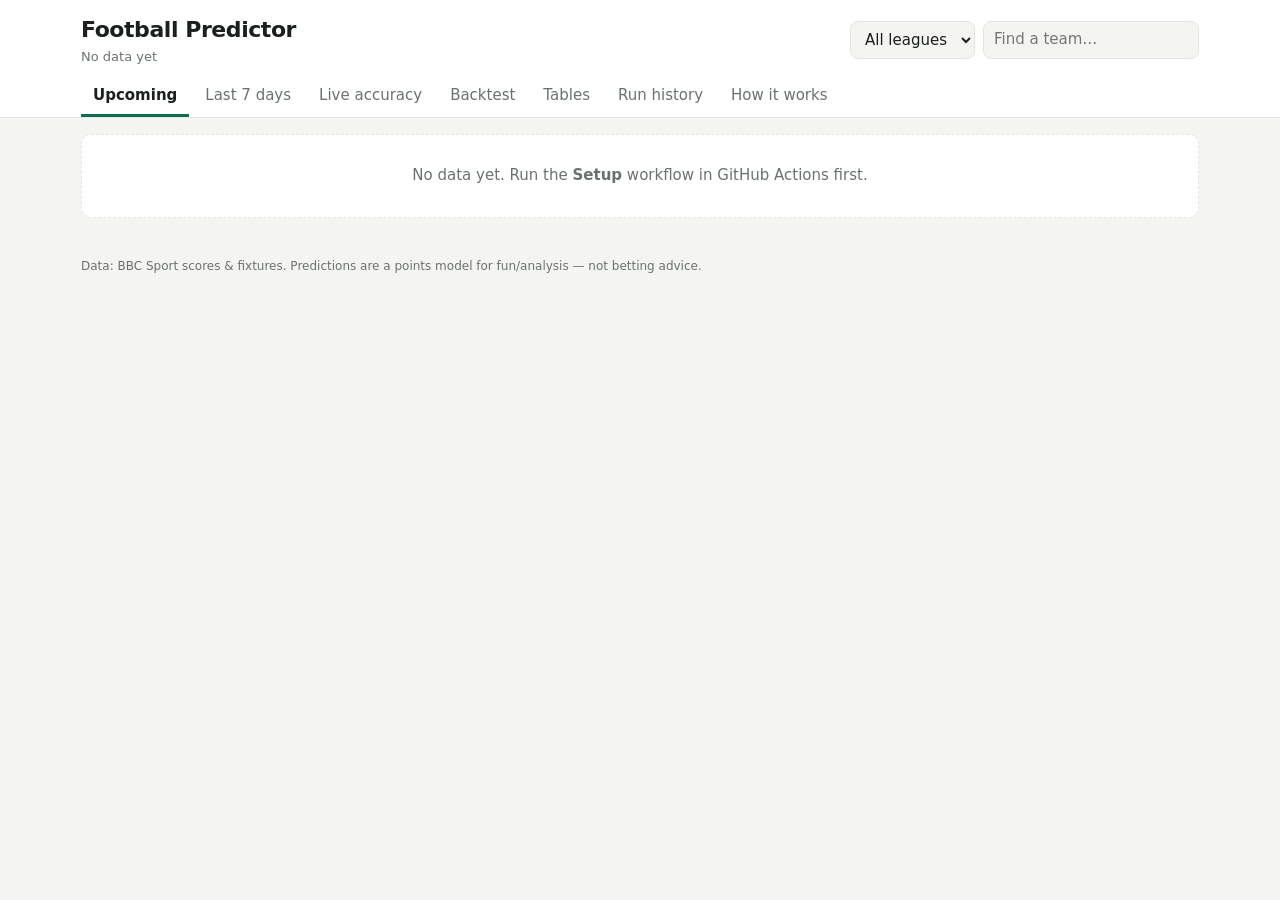
==== index.html @ dc6c6f34 "Football predictor: BBC fetcher, points model, accuracy tracking, Pages site Co-Authored-By: Claude " ====
<!doctype html>
<html lang="en">
<head>
<meta charset="utf-8">
<meta name="viewport" content="width=device-width, initial-scale=1">
<title>Football Predictor — English & Scottish leagues</title>
<link rel="stylesheet" href="style.css">
</head>
<body>
<header>
  <div class="wrap head">
    <div>
      <h1>Football Predictor</h1>
      <p class="sub" id="meta">Loading…</p>
    </div>
    <div class="filters">
      <select id="league"><option value="">All leagues</option></select>
      <input id="search" type="search" placeholder="Find a team…">
    </div>
  </div>
  <nav class="wrap tabs" id="tabs">
    <button data-tab="upcoming" class="on">Upcoming</button>
    <button data-tab="review">Last 7 days</button>
    <button data-tab="accuracy">Live accuracy</button>
    <button data-tab="backtest">Backtest</button>
    <button data-tab="tables">Tables</button>
    <button data-tab="runs">Run history</button>
    <button data-tab="about">How it works</button>
  </nav>
</header>

<main class="wrap">
  <section id="upcoming" class="tab on"></section>
  <section id="review" class="tab"></section>
  <section id="accuracy" class="tab"></section>
  <section id="backtest" class="tab"></section>
  <section id="tables" class="tab"></section>
  <section id="runs" class="tab"></section>
  <section id="about" class="tab"></section>
</main>

<footer class="wrap">Data: BBC Sport scores &amp; fixtures. Predictions are a points model for fun/analysis — not betting advice.</footer>
<script src="app.js"></script>
</body>
</html>
---- style.css ----
:root {
  --bg: #f4f5f2; --card: #fff; --ink: #1b1f1d; --muted: #6b726e; --line: #e2e5e0;
  --accent: #0b6e4f; --accent-soft: #e3f1ea; --win: #2e9d5b; --draw: #c9a227; --loss: #d0493b;
  --radius: 10px;
  font-family: system-ui, -apple-system, "Segoe UI", Roboto, sans-serif;
}
@media (prefers-color-scheme: dark) {
  :root { --bg: #121614; --card: #1b201d; --ink: #e8ece9; --muted: #98a19c; --line: #2c332f; --accent: #4fc08d; --accent-soft: #1f3329; }
}
* { box-sizing: border-box; }
body { margin: 0; background: var(--bg); color: var(--ink); font-size: 15px; line-height: 1.45; }
.wrap { max-width: 1150px; margin: 0 auto; padding: 0 16px; }
header { background: var(--card); border-bottom: 1px solid var(--line); position: sticky; top: 0; z-index: 5; }
.head { display: flex; justify-content: space-between; align-items: center; gap: 16px; padding-top: 14px; flex-wrap: wrap; }
h1 { margin: 0; font-size: 22px; letter-spacing: -.02em; }
h2 { font-size: 18px; margin: 26px 0 10px; }
h3 { font-size: 15px; margin: 18px 0 8px; color: var(--muted); font-weight: 600; text-transform: uppercase; letter-spacing: .04em; }
.sub { margin: 2px 0 0; color: var(--muted); font-size: 13px; }
.filters { display: flex; gap: 8px; }
select, input { font: inherit; padding: 7px 10px; border: 1px solid var(--line); border-radius: 8px; background: var(--bg); color: var(--ink); }
.tabs { display: flex; gap: 4px; overflow-x: auto; padding-top: 10px; }
.tabs button { font: inherit; border: 0; background: none; color: var(--muted); padding: 8px 12px; border-bottom: 3px solid transparent; cursor: pointer; white-space: nowrap; }
.tabs button.on { color: var(--ink); border-bottom-color: var(--accent); font-weight: 600; }
.tab { display: none; padding-bottom: 40px; }
.tab.on { display: block; }
footer { color: var(--muted); font-size: 12px; padding: 20px 16px 40px; }

.stats { display: grid; grid-template-columns: repeat(auto-fit, minmax(160px, 1fr)); gap: 10px; margin: 16px 0; }
.stat { background: var(--card); border: 1px solid var(--line); border-radius: var(--radius); padding: 12px 14px; }
.stat b { display: block; font-size: 26px; letter-spacing: -.02em; }
.stat span { color: var(--muted); font-size: 13px; }

.day { margin: 22px 0 8px; font-weight: 700; }
.lgname { color: var(--muted); font-size: 13px; margin: 12px 0 6px; }
.match { background: var(--card); border: 1px solid var(--line); border-radius: var(--radius); margin-bottom: 8px; }
.match summary { list-style: none; display: grid; grid-template-columns: 52px 1fr 92px 1fr 210px; align-items: center; gap: 10px; padding: 10px 14px; cursor: pointer; }
.match summary::-webkit-details-marker { display: none; }
.time { color: var(--muted); font-size: 13px; font-variant-numeric: tabular-nums; }
.team { display: flex; flex-direction: column; }
.team.home { text-align: right; align-items: flex-end; }
.team .nm { font-weight: 600; }
.team.fav .nm { color: var(--accent); }
.team small { color: var(--muted); font-size: 12px; }
.score { text-align: center; font-variant-numeric: tabular-nums; }
.score .pts { font-size: 18px; font-weight: 700; }
.score small { display: block; color: var(--muted); font-size: 11px; }
.pick { justify-self: end; text-align: right; }
.badge { display: inline-block; white-space: nowrap; padding: 3px 9px; border-radius: 99px; font-size: 12px; font-weight: 600; background: var(--accent-soft); color: var(--accent); }
.badge.D { background: #f6efd6; color: #8a6d0b; }
.badge.ok { background: #dff3e6; color: #1d7a43; }
.badge.no { background: #f8e0dd; color: #a8342a; }
.badge.thin { background: var(--line); color: var(--muted); }
.pick small { display: block; color: var(--muted); font-size: 12px; margin-top: 3px; }
.detail { border-top: 1px solid var(--line); padding: 12px 14px; display: grid; grid-template-columns: 1fr 1fr; gap: 18px; font-size: 13px; }
.detail table { width: 100%; }
.form { display: inline-flex; gap: 2px; }
.form i { width: 16px; height: 16px; border-radius: 3px; display: inline-grid; place-items: center; font-style: normal; font-size: 10px; font-weight: 700; color: #fff; }
.form i.W { background: var(--win); } .form i.D { background: var(--draw); } .form i.L { background: var(--loss); }

table { border-collapse: collapse; width: 100%; font-variant-numeric: tabular-nums; }
.tbl { background: var(--card); border: 1px solid var(--line); border-radius: var(--radius); overflow: auto; }
.tbl table th, .tbl table td { padding: 7px 10px; border-bottom: 1px solid var(--line); text-align: right; white-space: nowrap; }
.tbl table th:first-child, .tbl table td:first-child, .tbl td.l, .tbl th.l { text-align: left; }
.tbl th { font-size: 12px; color: var(--muted); font-weight: 600; cursor: pointer; user-select: none; position: sticky; top: 0; background: var(--card); }
.tbl tr:last-child td { border-bottom: 0; }
.bar { display: inline-block; height: 8px; border-radius: 4px; background: var(--accent); vertical-align: middle; }
.muted { color: var(--muted); }
.empty { padding: 30px; text-align: center; color: var(--muted); background: var(--card); border: 1px dashed var(--line); border-radius: var(--radius); margin-top: 16px; }
.row { display: flex; gap: 12px; align-items: center; flex-wrap: wrap; margin: 10px 0; }
.about p, .about li { max-width: 760px; }
code { background: var(--accent-soft); padding: 1px 5px; border-radius: 4px; }

@media (max-width: 720px) {
  .match summary { grid-template-columns: 1fr 70px 1fr; }
  .match summary .time { grid-column: 1 / -1; }
  .match summary .pick { grid-column: 1 / -1; justify-self: center; text-align: center; }
  .detail { grid-template-columns: 1fr; }
  .filters { width: 100%; display: grid; grid-template-columns: 1fr 1fr; } .filters > * { min-width: 0; width: 100%; }
}
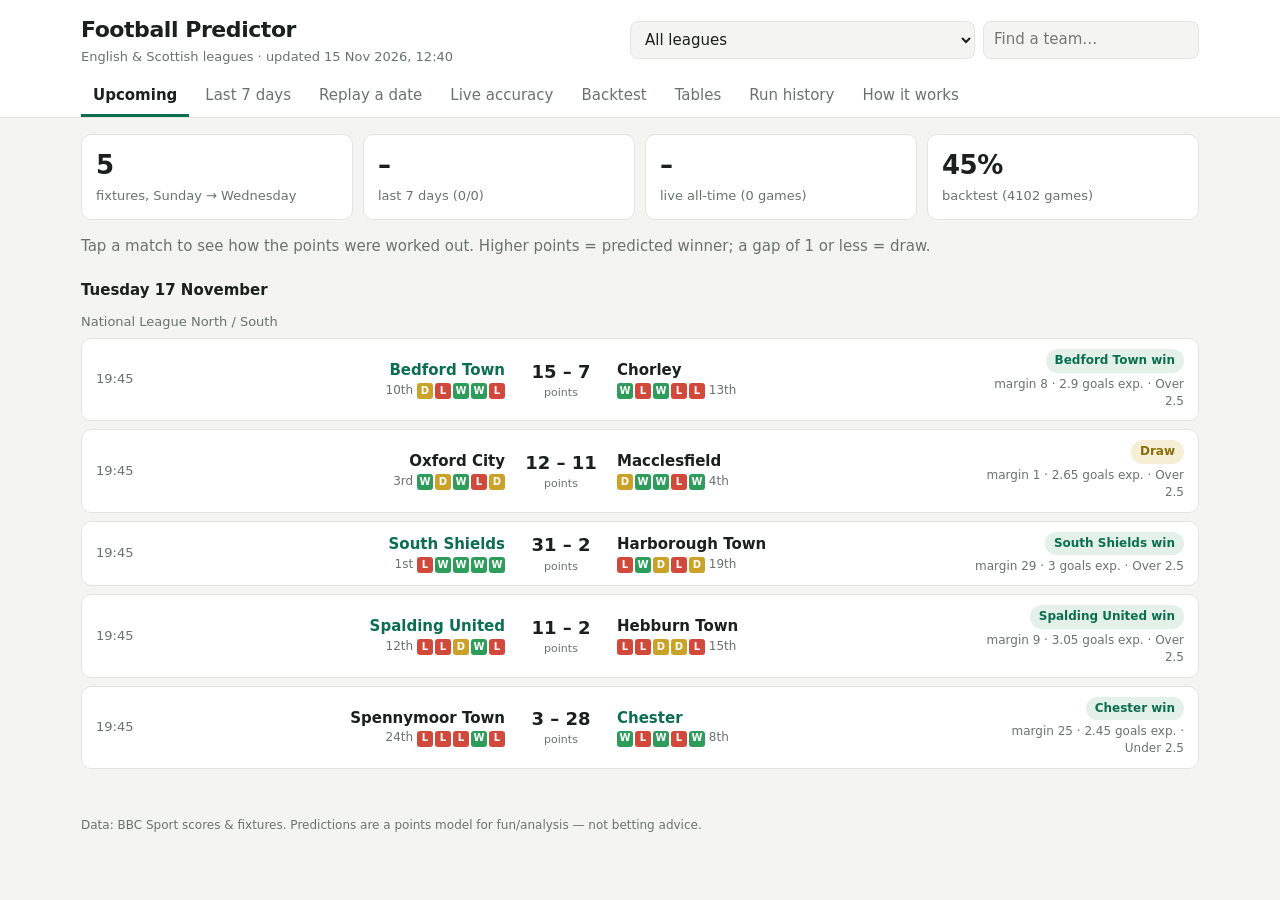
==== commit 076c90e3: "Add Replay: predict any past date vs actual results (site tab + CLI) Co-Authored-By: Claude Opus 5.5" ====
--- a/index.html
+++ b/index.html
@@ -21,6 +21,7 @@
   <nav class="wrap tabs" id="tabs">
     <button data-tab="upcoming" class="on">Upcoming</button>
     <button data-tab="review">Last 7 days</button>
+    <button data-tab="replay">Replay a date</button>
     <button data-tab="accuracy">Live accuracy</button>
     <button data-tab="backtest">Backtest</button>
     <button data-tab="tables">Tables</button>
@@ -32,6 +33,7 @@
 <main class="wrap">
   <section id="upcoming" class="tab on"></section>
   <section id="review" class="tab"></section>
+  <section id="replay" class="tab"></section>
   <section id="accuracy" class="tab"></section>
   <section id="backtest" class="tab"></section>
   <section id="tables" class="tab"></section>
@@ -41,5 +43,6 @@
 
 <footer class="wrap">Data: BBC Sport scores &amp; fixtures. Predictions are a points model for fun/analysis — not betting advice.</footer>
 <script src="app.js"></script>
+<script type="module" src="replay.js"></script>
 </body>
 </html>
--- a/style.css
+++ b/style.css
@@ -77,3 +77,4 @@
   .detail { grid-template-columns: 1fr; }
   .filters { width: 100%; display: grid; grid-template-columns: 1fr 1fr; } .filters > * { min-width: 0; width: 100%; }
 }
+.btn { font: inherit; padding: 7px 12px; border: 1px solid var(--line); border-radius: 8px; background: var(--card); color: var(--ink); cursor: pointer; }
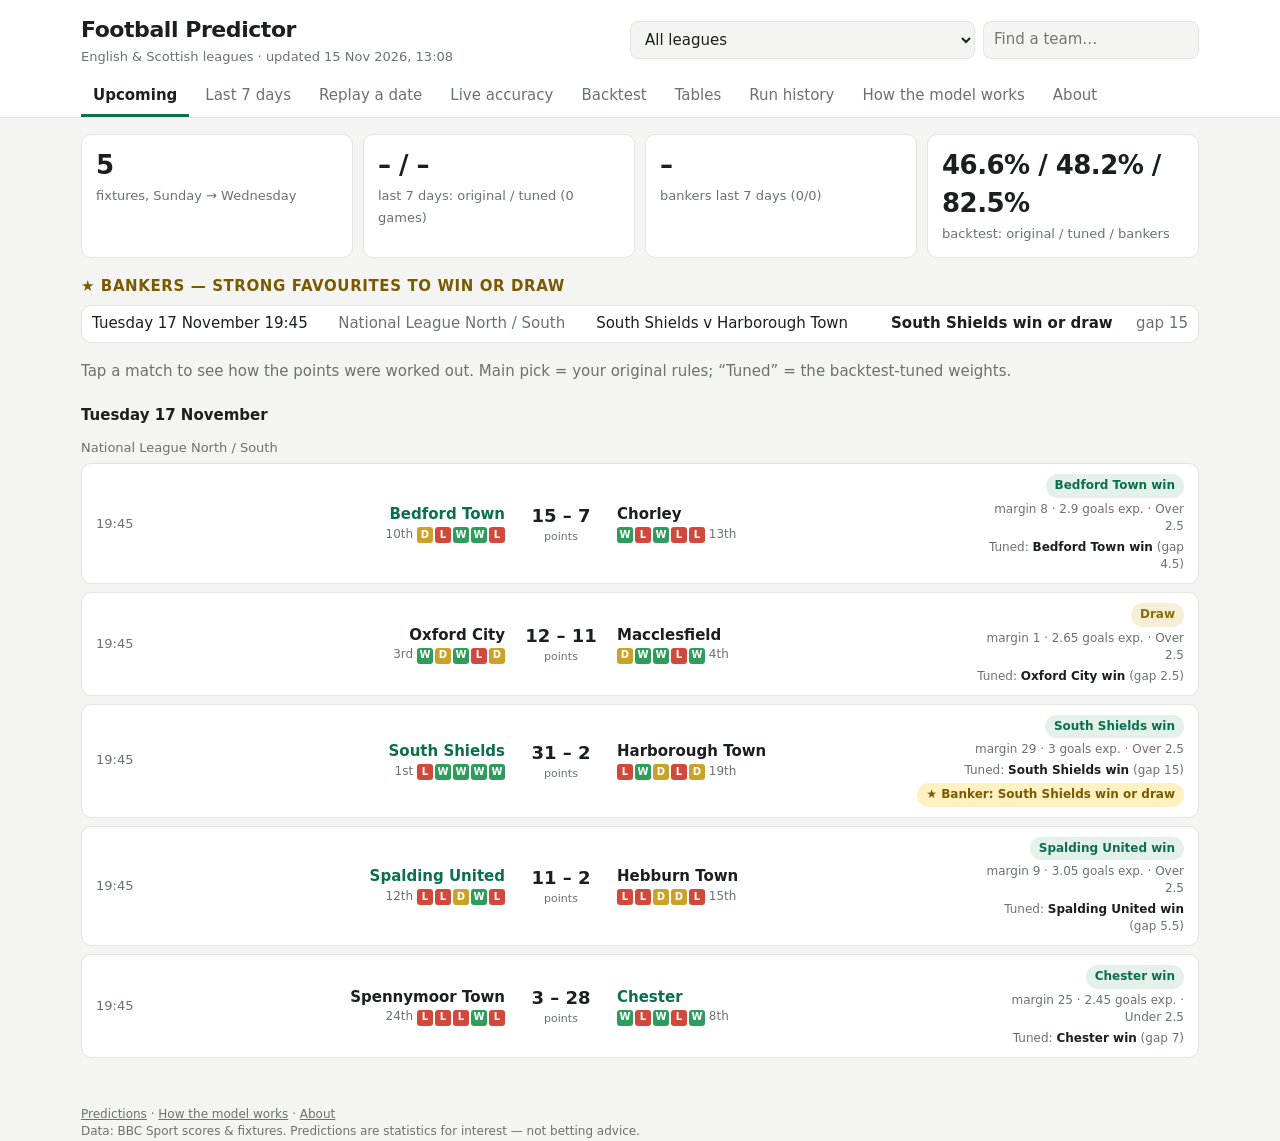
==== commit eb7462c7: "Add 'How the model works' and 'About' pages, link from nav and footer Co-Authored-By: Claude Opus 5." ====
--- a/index.html
+++ b/index.html
@@ -10,7 +10,7 @@
 <header>
   <div class="wrap head">
     <div>
-      <h1>Football Predictor</h1>
+      <h1><a href="./" class="home">Football Predictor</a></h1>
       <p class="sub" id="meta">Loading…</p>
     </div>
     <div class="filters">
@@ -26,7 +26,8 @@
     <button data-tab="backtest">Backtest</button>
     <button data-tab="tables">Tables</button>
     <button data-tab="runs">Run history</button>
-    <button data-tab="about">How it works</button>
+    <a href="how-it-works.html">How the model works</a>
+    <a href="about.html">About</a>
   </nav>
 </header>
 
@@ -38,10 +39,9 @@
   <section id="backtest" class="tab"></section>
   <section id="tables" class="tab"></section>
   <section id="runs" class="tab"></section>
-  <section id="about" class="tab"></section>
 </main>
 
-<footer class="wrap">Data: BBC Sport scores &amp; fixtures. Predictions are a points model for fun/analysis — not betting advice.</footer>
+<footer class="wrap"><a href="./">Predictions</a> · <a href="how-it-works.html">How the model works</a> · <a href="about.html">About</a><br>Data: BBC Sport scores &amp; fixtures. Predictions are statistics for interest — not betting advice.</footer>
 <script src="app.js"></script>
 <script type="module" src="replay.js"></script>
 </body>
--- a/style.css
+++ b/style.css
@@ -78,3 +78,25 @@
   .filters { width: 100%; display: grid; grid-template-columns: 1fr 1fr; } .filters > * { min-width: 0; width: 100%; }
 }
 .btn { font: inherit; padding: 7px 12px; border: 1px solid var(--line); border-radius: 8px; background: var(--card); color: var(--ink); cursor: pointer; }
+.badge.bank { background: #fff1c2; color: #7a5a00; margin-top: 4px; }
+.bankers { margin: 8px 0 18px; }
+.bankers h3 { color: #7a5a00; }
+.pick small b { color: var(--ink); }
+/* nav links + content pages */
+.tabs a { color: var(--muted); padding: 8px 12px; border-bottom: 3px solid transparent; text-decoration: none; white-space: nowrap; }
+.tabs a.on { color: var(--ink); border-bottom-color: var(--accent); font-weight: 600; }
+.tabs a:hover, .tabs button:hover { color: var(--ink); }
+h1 a.home { color: inherit; text-decoration: none; }
+a { color: var(--accent); }
+footer a { color: var(--muted); }
+.page { max-width: 780px; padding-bottom: 30px; }
+.page h2 { font-size: 26px; margin-top: 28px; }
+.page h3 { margin-top: 28px; }
+.page p, .page li { line-height: 1.65; }
+.lead { font-size: 17px; }
+.facts { background: var(--card); border: 1px solid var(--line); border-radius: var(--radius); }
+.facts th, .facts td { text-align: left; vertical-align: top; padding: 10px 14px; border-bottom: 1px solid var(--line); }
+.facts th { width: 170px; white-space: nowrap; }
+.facts tr:last-child th, .facts tr:last-child td { border-bottom: 0; }
+.example { background: var(--accent-soft); border-radius: var(--radius); padding: 14px 16px; margin: 14px 0; line-height: 1.6; }
+@media (max-width: 720px) { .facts th { width: auto; white-space: normal; } }
